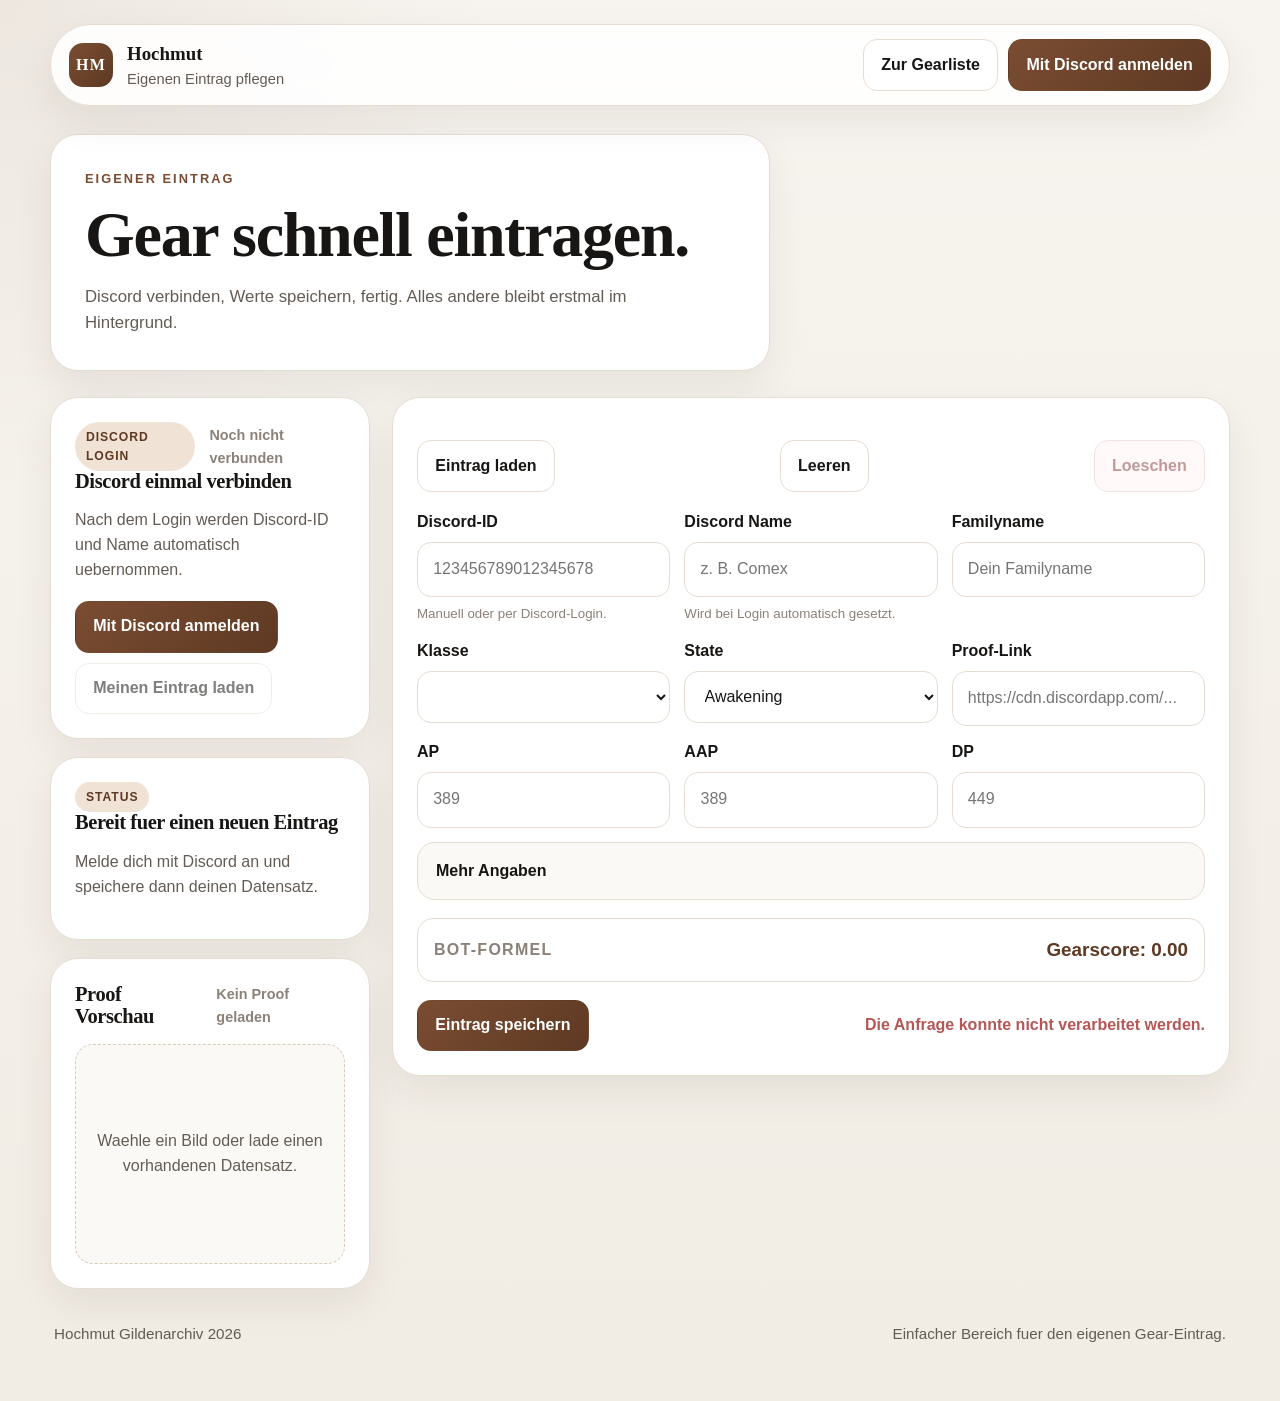
==== archiv/index.html @ 84e45ba8 "Rebuild site into clean minimal layout" ====
<!DOCTYPE html>
<html lang="de">
<head>
  <meta charset="UTF-8">
  <meta name="viewport" content="width=device-width, initial-scale=1.0">
  <meta
    name="description"
    content="Hochmut Editor fuer den eigenen Gear-Eintrag mit Discord-Login."
  >
  <title>Hochmut | Eintrag</title>
  <link rel="stylesheet" href="/styles.css">
</head>
<body class="editor-page">
  <div class="app-shell">
    <header class="site-header">
      <a class="brand" href="/" aria-label="Zur Gearliste">
        <span class="brand-mark">HM</span>
        <span class="brand-copy">
          <strong id="guild-name">Hochmut</strong>
          <span>Eigenen Eintrag pflegen</span>
        </span>
      </a>

      <div class="header-actions">
        <a class="button button-secondary" href="/">Zur Gearliste</a>
        <a class="button button-primary" id="hero-login-link" href="/auth/discord?next=%2Farchiv%23editor">Mit Discord anmelden</a>
      </div>
    </header>

    <main class="editor-main">
      <section class="editor-hero reveal">
        <p class="eyebrow">EIGENER EINTRAG</p>
        <h1>Gear schnell eintragen.</h1>
        <p class="lead">
          Discord verbinden, Werte speichern, fertig. Alles andere bleibt erstmal im Hintergrund.
        </p>
      </section>

      <section class="editor-layout-simple">
        <div class="editor-side reveal">
          <div class="editor-auth-card">
            <div class="auth-head">
              <span class="status-pill">Discord Login</span>
              <span class="auth-status-label" id="auth-status-label">Noch nicht verbunden</span>
            </div>
            <h3>Discord einmal verbinden</h3>
            <p id="auth-description">
              Nach dem Login werden Discord-ID und Name automatisch uebernommen.
            </p>

            <div class="auth-user hidden" id="auth-user"></div>

            <div class="auth-actions">
              <a class="button button-primary" id="discord-login-link" href="/auth/discord?next=%2Farchiv%23editor">Mit Discord anmelden</a>
              <a class="button button-secondary hidden" id="discord-logout-link" href="/auth/logout?next=%2Farchiv%23editor">Abmelden</a>
              <button class="button button-secondary" id="load-my-entry" type="button" disabled>Meinen Eintrag laden</button>
            </div>
          </div>

          <div class="editor-status-card">
            <span class="status-pill">Status</span>
            <h3 id="editor-mode-title">Bereit fuer einen neuen Eintrag</h3>
            <p id="editor-mode-text">
              Melde dich mit Discord an und speichere dann deinen Datensatz.
            </p>
          </div>

          <div class="proof-preview-card" id="proof-preview-card">
            <div class="proof-preview-head">
              <h3>Proof Vorschau</h3>
              <span id="proof-preview-label">Kein Proof geladen</span>
            </div>
            <div class="proof-preview-body" id="proof-preview-body">
              <p>Wenn du einen Proof-Link setzt, erscheint er hier.</p>
            </div>
          </div>
        </div>

        <form class="editor-form reveal" id="gear-form">
          <div class="form-actions top-actions">
            <button class="button button-secondary" id="load-entry" type="button">Eintrag laden</button>
            <button class="button button-secondary" id="reset-form" type="button">Leeren</button>
            <button class="button button-danger" id="delete-entry" type="button" disabled>Loeschen</button>
          </div>

          <div class="form-grid">
            <label>
              <span>Discord-ID</span>
              <input id="discord-id" name="discord_id" type="text" inputmode="numeric" placeholder="123456789012345678" required>
              <small id="discord-id-help">Manuell oder per Discord-Login.</small>
            </label>

            <label>
              <span>Discord Name</span>
              <input id="discord-name" name="discord_name" type="text" placeholder="z. B. Comex">
              <small id="discord-name-help">Wird bei Login automatisch gesetzt.</small>
            </label>

            <label>
              <span>Familyname</span>
              <input id="familyname" name="familyname" type="text" placeholder="Dein Familyname">
            </label>

            <label>
              <span>Klasse</span>
              <select id="player-class" name="player_class" required></select>
            </label>

            <label>
              <span>State</span>
              <select id="state" name="state" required>
                <option value="Awakening">Awakening</option>
                <option value="Succession">Succession</option>
              </select>
            </label>

            <label>
              <span>Proof-Link</span>
              <input id="proof-link" name="proof_link" type="url" placeholder="https://cdn.discordapp.com/...">
            </label>

            <label>
              <span>AP</span>
              <input id="ap" name="ap" type="number" min="0" step="1" placeholder="389" required>
            </label>

            <label>
              <span>AAP</span>
              <input id="aap" name="aap" type="number" min="0" step="1" placeholder="389" required>
            </label>

            <label>
              <span>DP</span>
              <input id="dp" name="dp" type="number" min="0" step="1" placeholder="449" required>
            </label>

            <details class="optional-panel full-width">
              <summary>Mehr Angaben</summary>
              <div class="optional-panel-body">
                <div class="form-grid nested-grid">
                  <label class="full-width">
                    <span>Discord-Profil oder Invite-Link</span>
                    <input id="discord-link" name="discord_link" type="url" placeholder="https://discord.gg/... oder Profil-Link">
                  </label>

                  <label>
                    <span>Charaktername</span>
                    <input id="character-name" name="character_name" type="text" placeholder="z. B. Kali_CX">
                  </label>

                  <label>
                    <span>Stufe</span>
                    <input id="character-level" name="character_level" type="number" min="1" step="1" placeholder="66">
                  </label>

                  <label>
                    <span>Spielzeit</span>
                    <input id="player-time" name="player_time" type="text" placeholder="z. B. 610D 2H">
                  </label>

                  <label>
                    <span>Aktivitaet</span>
                    <input id="guild-activity" name="guild_activity" type="text" placeholder="z. B. 3011596 (+840)">
                  </label>

                  <label>
                    <span>Energie</span>
                    <input id="energy-points" name="energy_points" type="text" placeholder="z. B. 518">
                  </label>

                  <label>
                    <span>Beitragspunkte</span>
                    <input id="contribution-points" name="contribution_points" type="text" placeholder="z. B. 469">
                  </label>

                  <div class="form-section-head full-width">
                    <div class="form-section-copy">
                      <span class="status-pill">Life Skills</span>
                      <p>Optional fuer dein Profil.</p>
                    </div>
                  </div>

                  <div class="life-skill-editor full-width">
                    <div class="life-skill-editor-grid">
                      <label>
                        <span>Skill 1</span>
                        <input id="life-skill-1-name" name="life_skill_1_name" type="text" placeholder="Fischfang">
                      </label>
                      <label>
                        <span>Rang</span>
                        <input id="life-skill-1-rank" name="life_skill_1_rank" type="text" placeholder="Guru 24">
                      </label>
                      <label>
                        <span>Mastery</span>
                        <input id="life-skill-1-mastery" name="life_skill_1_mastery" type="number" min="0" step="1" placeholder="670">
                      </label>

                      <label>
                        <span>Skill 2</span>
                        <input id="life-skill-2-name" name="life_skill_2_name" type="text" placeholder="Kochen">
                      </label>
                      <label>
                        <span>Rang</span>
                        <input id="life-skill-2-rank" name="life_skill_2_rank" type="text" placeholder="Guru 29">
                      </label>
                      <label>
                        <span>Mastery</span>
                        <input id="life-skill-2-mastery" name="life_skill_2_mastery" type="number" min="0" step="1" placeholder="695">
                      </label>

                      <label>
                        <span>Skill 3</span>
                        <input id="life-skill-3-name" name="life_skill_3_name" type="text" placeholder="Verarbeiten">
                      </label>
                      <label>
                        <span>Rang</span>
                        <input id="life-skill-3-rank" name="life_skill_3_rank" type="text" placeholder="Guru 12">
                      </label>
                      <label>
                        <span>Mastery</span>
                        <input id="life-skill-3-mastery" name="life_skill_3_mastery" type="number" min="0" step="1" placeholder="610">
                      </label>
                    </div>
                  </div>

                  <label class="full-width upload-shell">
                    <span>Proof Upload</span>
                    <input id="proof-file" name="proof_file" type="file" accept="image/png,image/jpeg,image/webp,image/gif" disabled>
                    <small>In der Cloud-Version bitte nur den Proof-Link nutzen.</small>
                  </label>

                  <div class="full-width scan-shell">
                    <div class="scan-shell-copy">
                      <strong>Foto-Scan</strong>
                      <span>Bleibt in der lokalen Python-Version.</span>
                    </div>
                    <button class="button button-secondary" id="scan-proof" type="button" disabled>Foto-Scan spaeter</button>
                  </div>

                  <div class="full-width scan-result-card hidden" id="scan-result-card">
                    <div class="scan-result-head">
                      <div>
                        <span class="status-pill">Foto-Analyse</span>
                        <h3 id="scan-result-title">Noch kein Foto gelesen</h3>
                      </div>
                      <span class="scan-confidence" id="scan-confidence">-</span>
                    </div>
                    <p class="scan-result-copy" id="scan-result-copy">
                      Lade einen Screenshot hoch und lies die Werte direkt ins Formular ein.
                    </p>
                    <div class="scan-stat-row" id="scan-stat-row"></div>
                    <p class="scan-meta" id="scan-meta"></p>
                    <p class="scan-warning hidden" id="scan-warning"></p>
                  </div>

                  <label class="full-width checkbox-row">
                    <input id="clear-proof" name="clear_proof" type="checkbox" value="true">
                    <span>Vorhandenen Proof beim Speichern entfernen</span>
                  </label>

                  <label class="full-width">
                    <span>Notizen</span>
                    <textarea id="notes" name="notes" rows="5" placeholder="Optional: Build, Zielwerte oder kurze Hinweise"></textarea>
                  </label>
                </div>
              </div>
            </details>
          </div>

          <div class="calculation-box">
            <span>Bot-Formel</span>
            <strong id="live-gearscore">Gearscore: 0</strong>
          </div>

          <div class="form-actions">
            <button class="button button-primary" id="save-entry" type="submit">Eintrag speichern</button>
            <p class="form-feedback" id="form-feedback">Noch nichts gespeichert.</p>
          </div>
        </form>
      </section>
    </main>

    <footer class="site-footer">
      <p><span id="footer-guild-name">Hochmut</span> Gildenarchiv <span id="current-year"></span></p>
      <p>Einfacher Bereich fuer den eigenen Gear-Eintrag.</p>
    </footer>
  </div>

  <script src="/script.js"></script>
</body>
</html>
---- styles.css ----
:root {
  --bg: #f4f1eb;
  --panel: #ffffff;
  --panel-soft: #fbf9f5;
  --panel-muted: #f0ebe3;
  --line: #e6ddd2;
  --line-strong: #d7cbbb;
  --text: #181614;
  --text-soft: #635c55;
  --text-faint: #8b8177;
  --accent: #7a4d32;
  --accent-strong: #5e3923;
  --accent-soft: #f0e2d4;
  --success: #2f7a57;
  --danger: #b55757;
  --shadow: 0 16px 40px rgba(36, 28, 20, 0.07);
  --radius-xl: 28px;
  --radius-lg: 20px;
  --radius-md: 16px;
  --radius-sm: 12px;
  --page-width: 1180px;
}

*,
*::before,
*::after {
  box-sizing: border-box;
}

html {
  scroll-behavior: smooth;
}

body {
  margin: 0;
  min-height: 100vh;
  background:
    radial-gradient(circle at top left, rgba(122, 77, 50, 0.08), transparent 26%),
    linear-gradient(180deg, #f7f4ef 0%, #f1ece4 100%);
  color: var(--text);
  font-family: "Aptos", "Segoe UI", "Helvetica Neue", sans-serif;
  line-height: 1.55;
}

img {
  display: block;
  max-width: 100%;
}

a {
  color: inherit;
  text-decoration: none;
}

button,
input,
select,
textarea {
  font: inherit;
}

button {
  cursor: pointer;
}

code {
  padding: 0.1rem 0.4rem;
  border-radius: 999px;
  background: #f1e8de;
  color: var(--accent-strong);
}

.app-shell {
  width: min(calc(100% - 32px), var(--page-width));
  margin: 0 auto;
  padding: 24px 0 40px;
}

.site-header {
  position: sticky;
  top: 16px;
  z-index: 20;
  display: flex;
  align-items: center;
  justify-content: space-between;
  gap: 16px;
  padding: 14px 18px;
  border: 1px solid var(--line);
  border-radius: 999px;
  background: rgba(255, 255, 255, 0.88);
  backdrop-filter: blur(14px);
  box-shadow: var(--shadow);
}

.brand {
  display: inline-flex;
  align-items: center;
  gap: 14px;
  min-width: 0;
}

.brand-mark {
  display: grid;
  place-items: center;
  width: 44px;
  height: 44px;
  border-radius: 14px;
  background: linear-gradient(135deg, var(--accent), var(--accent-strong));
  color: #fff;
  font-family: Georgia, "Times New Roman", serif;
  font-weight: 700;
  letter-spacing: 0.08em;
}

.brand-copy {
  display: flex;
  flex-direction: column;
  min-width: 0;
}

.brand-copy strong {
  font-family: Georgia, "Times New Roman", serif;
  font-size: 1.18rem;
}

.brand-copy span:last-child {
  color: var(--text-soft);
  font-size: 0.92rem;
}

.header-actions {
  display: flex;
  align-items: center;
  gap: 10px;
}

.overview-main,
.editor-main {
  display: flex;
  flex-direction: column;
  gap: 26px;
  margin-top: 28px;
}

.overview-hero,
.editor-hero,
.leaderboard-panel,
.editor-auth-card,
.editor-status-card,
.proof-preview-card,
.editor-form {
  border: 1px solid var(--line);
  border-radius: var(--radius-xl);
  background: var(--panel);
  box-shadow: var(--shadow);
}

.overview-hero,
.editor-hero {
  padding: 34px;
}

.overview-hero-copy,
.editor-hero {
  max-width: 720px;
}

.eyebrow {
  margin: 0 0 12px;
  color: var(--accent);
  font-size: 0.8rem;
  font-weight: 800;
  letter-spacing: 0.16em;
  text-transform: uppercase;
}

h1,
h2,
h3 {
  margin: 0;
  font-family: Georgia, "Times New Roman", serif;
  line-height: 1.05;
  letter-spacing: -0.02em;
}

h1 {
  font-size: clamp(2.4rem, 5vw, 4.1rem);
}

h2 {
  font-size: clamp(1.6rem, 3vw, 2.4rem);
}

h3 {
  font-size: 1.28rem;
}

.lead,
.section-intro,
.editor-auth-card p,
.editor-status-card p,
.proof-preview-body p,
.form-feedback,
.scan-result-copy,
.scan-meta,
.scan-warning {
  color: var(--text-soft);
}

.lead {
  margin: 16px 0 0;
  max-width: 60ch;
  font-size: 1.05rem;
}

.overview-status-strip {
  display: grid;
  grid-template-columns: repeat(4, minmax(0, 1fr));
  gap: 12px;
  margin-top: 28px;
}

.status-tile {
  padding: 16px 18px;
  border: 1px solid var(--line);
  border-radius: var(--radius-lg);
  background: var(--panel-soft);
}

.status-tile span {
  display: block;
  color: var(--text-faint);
  font-size: 0.78rem;
  font-weight: 800;
  letter-spacing: 0.08em;
  text-transform: uppercase;
}

.status-tile strong {
  display: block;
  margin-top: 8px;
  font-size: 1.2rem;
}

.leaderboard-panel {
  padding: 26px;
}

.leaderboard-panel-head {
  display: flex;
  align-items: end;
  justify-content: space-between;
  gap: 18px;
  margin-bottom: 18px;
}

.leaderboard-panel-meta {
  display: flex;
  flex-wrap: wrap;
  gap: 10px;
  justify-content: flex-end;
  color: var(--text-soft);
  font-size: 0.94rem;
}

.overview-table-head,
.overview-table-row {
  display: grid;
  grid-template-columns: 74px minmax(220px, 1.3fr) 120px 150px 100px 100px 96px;
  gap: 12px;
  align-items: center;
}

.overview-table-head {
  padding: 0 14px 12px;
  color: var(--text-faint);
  font-size: 0.76rem;
  font-weight: 800;
  letter-spacing: 0.08em;
  text-transform: uppercase;
}

.overview-table {
  display: grid;
  gap: 10px;
}

.overview-table-row {
  padding: 14px;
  border: 1px solid var(--line);
  border-radius: 18px;
  background: var(--panel-soft);
}

.empty-row {
  grid-template-columns: 1fr;
}

.empty-row-copy {
  color: var(--text-soft);
  text-align: center;
}

.table-rank,
.table-pill {
  display: inline-flex;
  align-items: center;
  justify-content: center;
  min-height: 42px;
  padding: 0.55rem 0.8rem;
  border-radius: 14px;
  font-weight: 800;
}

.table-rank {
  background: var(--accent-soft);
  color: var(--accent-strong);
}

.table-pill {
  border: 1px solid var(--line);
  background: #fff;
  color: var(--accent-strong);
}

.table-pill.is-muted {
  color: var(--text-faint);
}

.overview-player {
  display: flex;
  align-items: center;
  gap: 12px;
  min-width: 0;
}

.overview-player-portrait,
.overview-player-portrait-fallback,
.auth-avatar,
.auth-avatar-fallback {
  width: 48px;
  height: 48px;
  border-radius: 14px;
  object-fit: cover;
  border: 1px solid var(--line);
  background: #efe7dc;
}

.overview-player-portrait-fallback,
.auth-avatar-fallback {
  display: grid;
  place-items: center;
  color: var(--accent-strong);
  font-family: Georgia, "Times New Roman", serif;
  font-weight: 700;
}

.overview-player-copy {
  min-width: 0;
}

.overview-player-copy strong,
.overview-player-copy span {
  display: block;
}

.overview-player-copy span,
.table-cell {
  color: var(--text-soft);
}

.table-gs {
  font-size: 1.1rem;
}

.button {
  display: inline-flex;
  align-items: center;
  justify-content: center;
  min-height: 46px;
  padding: 0.78rem 1.08rem;
  border: 1px solid transparent;
  border-radius: 14px;
  font-weight: 800;
  transition: transform 160ms ease, background 160ms ease, border-color 160ms ease;
}

.button:hover,
.button:focus-visible {
  transform: translateY(-1px);
}

.button-primary {
  background: linear-gradient(135deg, var(--accent), var(--accent-strong));
  color: #fff;
}

.button-secondary {
  border-color: var(--line);
  background: #fff;
  color: var(--text);
}

.button-danger {
  border-color: #e8caca;
  background: #fff5f5;
  color: #8f4747;
}

.button:disabled {
  opacity: 0.55;
  cursor: not-allowed;
  transform: none;
}

.editor-layout-simple {
  display: grid;
  grid-template-columns: 320px minmax(0, 1fr);
  gap: 22px;
  align-items: start;
}

.editor-side {
  display: grid;
  gap: 18px;
}

.editor-auth-card,
.editor-status-card,
.proof-preview-card,
.editor-form {
  padding: 24px;
}

.auth-head,
.proof-preview-head,
.scan-result-head {
  display: flex;
  align-items: center;
  justify-content: space-between;
  gap: 14px;
}

.status-pill {
  display: inline-flex;
  align-items: center;
  padding: 0.35rem 0.68rem;
  border-radius: 999px;
  background: var(--accent-soft);
  color: var(--accent-strong);
  font-size: 0.76rem;
  font-weight: 800;
  letter-spacing: 0.08em;
  text-transform: uppercase;
}

.auth-status-label,
.proof-preview-head span:last-child,
.scan-confidence {
  color: var(--text-faint);
  font-size: 0.9rem;
  font-weight: 700;
}

.auth-user {
  display: grid;
  grid-template-columns: auto minmax(0, 1fr);
  gap: 12px;
  align-items: center;
  margin-top: 18px;
  padding: 14px;
  border: 1px solid var(--line);
  border-radius: 16px;
  background: var(--panel-soft);
}

.auth-user-copy strong,
.auth-user-copy span {
  display: block;
}

.auth-user-copy span {
  color: var(--text-soft);
  font-size: 0.92rem;
}

.auth-actions,
.form-actions {
  display: flex;
  flex-wrap: wrap;
  gap: 10px;
}

.auth-actions {
  margin-top: 18px;
}

.proof-preview-body {
  display: grid;
  place-items: center;
  min-height: 220px;
  margin-top: 16px;
  padding: 16px;
  border: 1px dashed var(--line-strong);
  border-radius: 18px;
  background: var(--panel-soft);
  text-align: center;
}

.preview-stack {
  display: grid;
  gap: 12px;
  width: 100%;
}

.preview-stack img {
  width: 100%;
  max-height: 340px;
  object-fit: contain;
  border-radius: 14px;
}

.preview-stack a {
  color: var(--accent-strong);
  font-weight: 800;
}

.top-actions {
  margin-bottom: 18px;
}

.form-grid {
  display: grid;
  grid-template-columns: repeat(3, minmax(0, 1fr));
  gap: 14px;
}

.form-grid label {
  display: flex;
  flex-direction: column;
  gap: 7px;
}

.form-grid label > span:first-child {
  font-weight: 700;
}

.form-grid small {
  color: var(--text-faint);
}

.form-grid input,
.form-grid select,
.form-grid textarea {
  width: 100%;
  min-height: 52px;
  padding: 0.9rem 0.95rem;
  border: 1px solid var(--line);
  border-radius: 14px;
  background: #fff;
  color: var(--text);
}

.form-grid textarea {
  min-height: 140px;
  resize: vertical;
}

.form-grid input:focus,
.form-grid select:focus,
.form-grid textarea:focus {
  outline: none;
  border-color: #c8b39c;
  box-shadow: 0 0 0 4px rgba(122, 77, 50, 0.08);
}

.locked-field input {
  background: #f2ede7;
}

.full-width {
  grid-column: 1 / -1;
}

.optional-panel {
  border: 1px solid var(--line);
  border-radius: 18px;
  background: var(--panel-soft);
}

.optional-panel summary {
  padding: 16px 18px;
  cursor: pointer;
  font-weight: 800;
  list-style: none;
}

.optional-panel summary::-webkit-details-marker {
  display: none;
}

.optional-panel-body {
  padding: 0 18px 18px;
}

.nested-grid {
  padding-top: 6px;
}

.form-section-head,
.upload-shell,
.scan-shell,
.scan-result-card,
.calculation-box {
  padding: 16px;
  border: 1px solid var(--line);
  border-radius: 16px;
  background: #fff;
}

.form-section-copy {
  display: flex;
  flex-direction: column;
  gap: 8px;
}

.form-section-copy p {
  margin: 0;
  color: var(--text-soft);
}

.life-skill-editor-grid {
  display: grid;
  grid-template-columns: repeat(3, minmax(0, 1fr));
  gap: 14px;
}

.scan-shell {
  display: flex;
  align-items: center;
  justify-content: space-between;
  gap: 14px;
}

.scan-shell-copy {
  display: flex;
  flex-direction: column;
  gap: 4px;
}

.scan-shell-copy span {
  color: var(--text-soft);
}

.scan-result-copy,
.scan-meta,
.scan-warning {
  margin: 12px 0 0;
}

.scan-stat-row {
  display: flex;
  flex-wrap: wrap;
  gap: 10px;
  margin-top: 14px;
}

.scan-stat-chip {
  min-width: 110px;
  padding: 10px 12px;
  border: 1px solid var(--line);
  border-radius: 14px;
  background: var(--panel-soft);
}

.scan-stat-chip span {
  display: block;
  color: var(--text-faint);
  font-size: 0.74rem;
  font-weight: 800;
  letter-spacing: 0.08em;
  text-transform: uppercase;
}

.scan-stat-chip strong {
  display: block;
  margin-top: 5px;
}

.checkbox-row {
  flex-direction: row;
  align-items: center;
  gap: 10px;
}

.checkbox-row input {
  width: 18px;
  min-height: 18px;
  margin: 0;
}

.calculation-box {
  display: flex;
  align-items: center;
  justify-content: space-between;
  gap: 16px;
  margin-top: 18px;
}

.calculation-box span {
  color: var(--text-faint);
  font-weight: 800;
  letter-spacing: 0.08em;
  text-transform: uppercase;
}

.calculation-box strong {
  color: var(--accent-strong);
  font-size: 1.18rem;
}

.form-actions {
  align-items: center;
  justify-content: space-between;
  margin-top: 18px;
}

.form-feedback {
  margin: 0;
  font-weight: 700;
}

.form-feedback.success {
  color: var(--success);
}

.form-feedback.error {
  color: var(--danger);
}

.site-footer {
  display: flex;
  justify-content: space-between;
  gap: 16px;
  flex-wrap: wrap;
  margin-top: 18px;
  padding: 0 4px;
  color: var(--text-soft);
  font-size: 0.95rem;
}

.hidden {
  display: none !important;
}

.reveal {
  opacity: 0;
  transform: translateY(18px);
  transition: opacity 400ms ease, transform 400ms ease;
}

.reveal.is-visible {
  opacity: 1;
  transform: translateY(0);
}

@media (max-width: 1020px) {
  .editor-layout-simple,
  .form-grid,
  .life-skill-editor-grid {
    grid-template-columns: 1fr;
  }

  .overview-status-strip {
    grid-template-columns: repeat(2, minmax(0, 1fr));
  }

  .overview-table-head {
    display: none;
  }

  .overview-table-row {
    grid-template-columns: auto minmax(0, 1fr) auto;
  }

  .overview-table-row > :nth-child(3),
  .overview-table-row > :nth-child(4),
  .overview-table-row > :nth-child(5) {
    display: none;
  }
}

@media (max-width: 760px) {
  .app-shell {
    width: min(calc(100% - 20px), var(--page-width));
    padding-top: 16px;
  }

  .site-header {
    position: static;
    border-radius: 24px;
    flex-direction: column;
    align-items: stretch;
  }

  .header-actions,
  .auth-actions,
  .form-actions {
    flex-direction: column;
    align-items: stretch;
  }

  .button {
    width: 100%;
  }

  .overview-hero,
  .editor-hero,
  .leaderboard-panel,
  .editor-auth-card,
  .editor-status-card,
  .proof-preview-card,
  .editor-form {
    padding: 22px;
    border-radius: 22px;
  }

  .overview-status-strip {
    grid-template-columns: 1fr;
  }

  .leaderboard-panel-head,
  .scan-shell,
  .calculation-box {
    flex-direction: column;
    align-items: stretch;
  }

  .leaderboard-panel-meta {
    justify-content: flex-start;
  }

  .overview-table-row {
    grid-template-columns: auto minmax(0, 1fr);
  }

  .overview-table-row > :nth-child(6),
  .overview-table-row > :nth-child(7) {
    justify-self: start;
  }
}
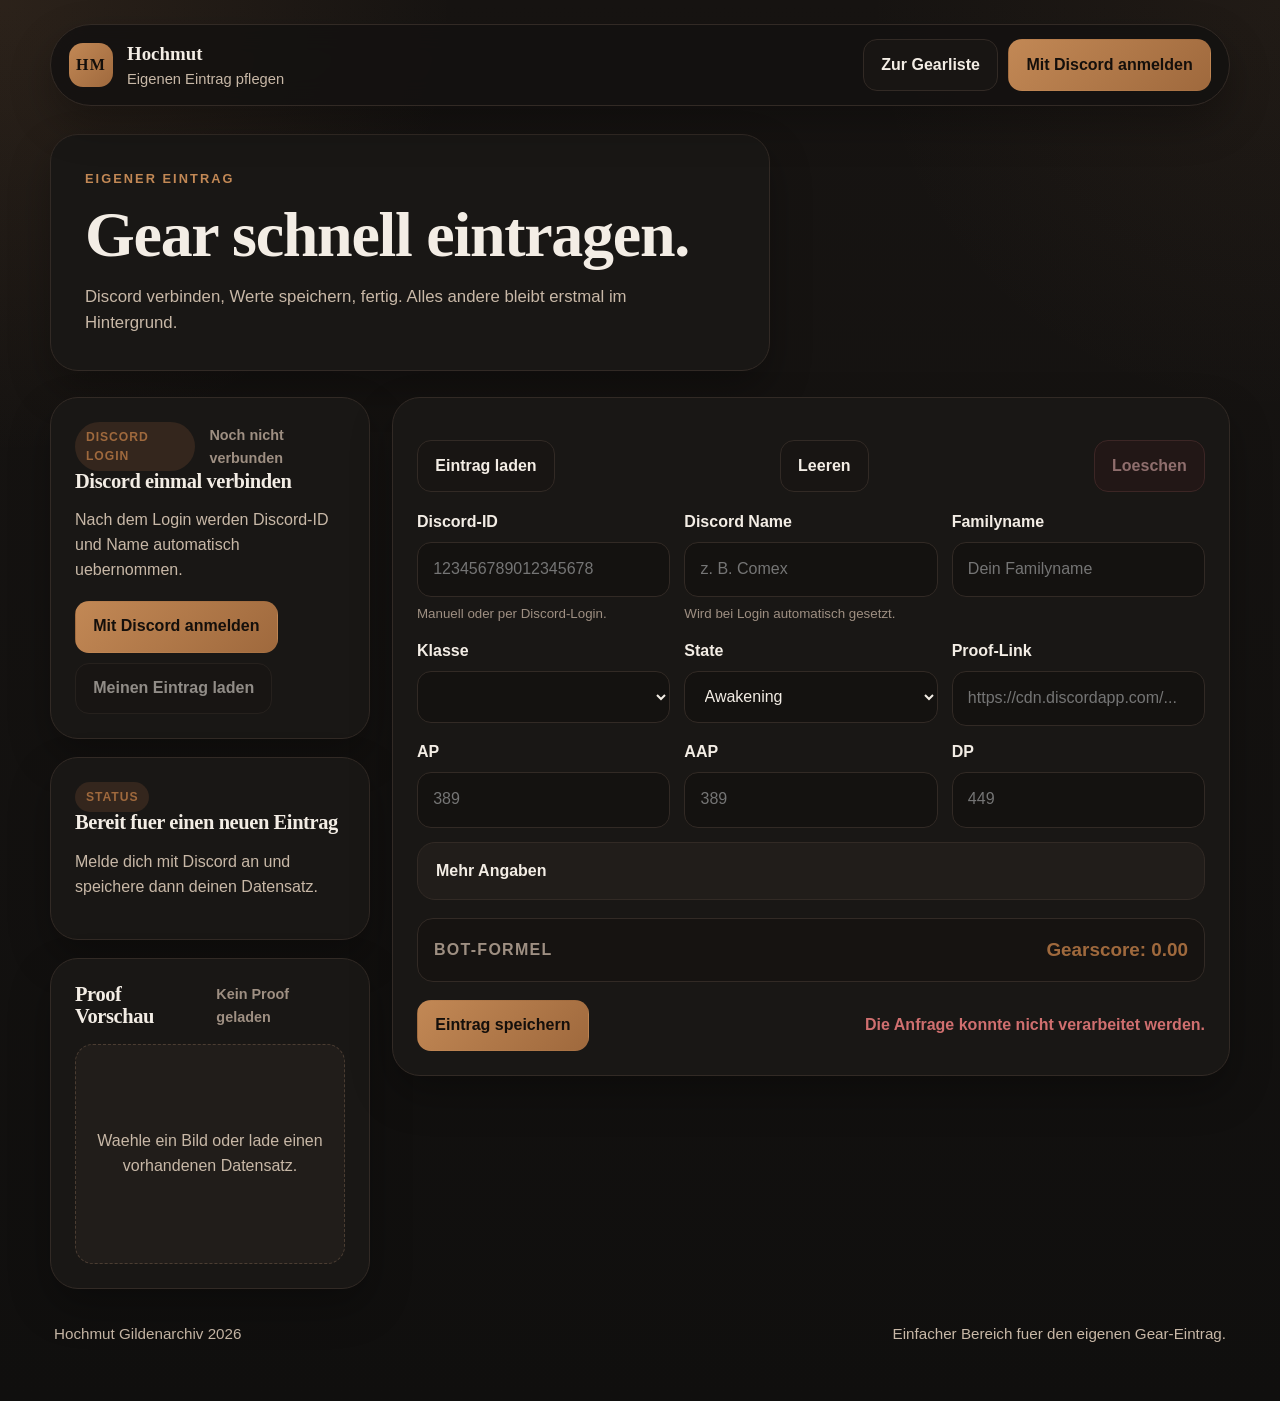
==== commit cd19a3c4: "Add drag and drop proof upload" ====
--- a/archiv/index.html
+++ b/archiv/index.html
@@ -71,7 +71,7 @@
               <span id="proof-preview-label">Kein Proof geladen</span>
             </div>
             <div class="proof-preview-body" id="proof-preview-body">
-              <p>Wenn du einen Proof-Link setzt, erscheint er hier.</p>
+              <p>Zieh ein Bild hinein oder setze einen Proof-Link. Dann erscheint es hier.</p>
             </div>
           </div>
         </div>
@@ -223,11 +223,27 @@
                     </div>
                   </div>
 
-                  <label class="full-width upload-shell">
-                    <span>Proof Upload</span>
-                    <input id="proof-file" name="proof_file" type="file" accept="image/png,image/jpeg,image/webp,image/gif" disabled>
-                    <small>In der Cloud-Version bitte nur den Proof-Link nutzen.</small>
-                  </label>
+                  <div class="full-width upload-shell">
+                    <div class="upload-shell-head">
+                      <strong>Proof Foto</strong>
+                      <span id="proof-drop-status">Noch kein Bild ausgewaehlt</span>
+                    </div>
+                    <input
+                      id="proof-file"
+                      name="proof_file"
+                      type="file"
+                      accept="image/png,image/jpeg,image/webp"
+                      class="visually-hidden"
+                    >
+                    <input id="proof-data-url" name="proof_data_url" type="hidden">
+                    <button class="proof-dropzone" id="proof-dropzone" type="button">
+                      <strong>Bild hier hineinziehen</strong>
+                      <span>oder klicken und deinen Screenshot auswaehlen</span>
+                    </button>
+                    <small id="proof-upload-help">
+                      PNG, JPG oder WEBP. Alternativ kannst du weiter einen Proof-Link nutzen.
+                    </small>
+                  </div>
 
                   <div class="full-width scan-shell">
                     <div class="scan-shell-copy">
--- a/styles.css
+++ b/styles.css
@@ -1,19 +1,19 @@
 :root {
-  --bg: #f4f1eb;
-  --panel: #ffffff;
-  --panel-soft: #fbf9f5;
-  --panel-muted: #f0ebe3;
-  --line: #e6ddd2;
-  --line-strong: #d7cbbb;
-  --text: #181614;
-  --text-soft: #635c55;
-  --text-faint: #8b8177;
-  --accent: #7a4d32;
-  --accent-strong: #5e3923;
-  --accent-soft: #f0e2d4;
-  --success: #2f7a57;
-  --danger: #b55757;
-  --shadow: 0 16px 40px rgba(36, 28, 20, 0.07);
+  --bg: #11100f;
+  --panel: #191715;
+  --panel-soft: #211d1a;
+  --panel-muted: #2a2521;
+  --line: #322a25;
+  --line-strong: #4b3d32;
+  --text: #f3ede5;
+  --text-soft: #c8b8a7;
+  --text-faint: #9e8f82;
+  --accent: #c28855;
+  --accent-strong: #9f693d;
+  --accent-soft: #34261d;
+  --success: #56b885;
+  --danger: #d06f6f;
+  --shadow: 0 18px 42px rgba(0, 0, 0, 0.28);
   --radius-xl: 28px;
   --radius-lg: 20px;
   --radius-md: 16px;
@@ -35,8 +35,9 @@
   margin: 0;
   min-height: 100vh;
   background:
-    radial-gradient(circle at top left, rgba(122, 77, 50, 0.08), transparent 26%),
-    linear-gradient(180deg, #f7f4ef 0%, #f1ece4 100%);
+    radial-gradient(circle at top left, rgba(194, 136, 85, 0.12), transparent 24%),
+    radial-gradient(circle at top right, rgba(194, 136, 85, 0.06), transparent 22%),
+    linear-gradient(180deg, #171412 0%, #100f0e 100%);
   color: var(--text);
   font-family: "Aptos", "Segoe UI", "Helvetica Neue", sans-serif;
   line-height: 1.55;
@@ -66,8 +67,8 @@
 code {
   padding: 0.1rem 0.4rem;
   border-radius: 999px;
-  background: #f1e8de;
-  color: var(--accent-strong);
+  background: #2a211b;
+  color: #efc79f;
 }
 
 .app-shell {
@@ -87,7 +88,7 @@
   padding: 14px 18px;
   border: 1px solid var(--line);
   border-radius: 999px;
-  background: rgba(255, 255, 255, 0.88);
+  background: rgba(20, 18, 17, 0.88);
   backdrop-filter: blur(14px);
   box-shadow: var(--shadow);
 }
@@ -106,7 +107,7 @@
   height: 44px;
   border-radius: 14px;
   background: linear-gradient(135deg, var(--accent), var(--accent-strong));
-  color: #fff;
+  color: #140f0b;
   font-family: Georgia, "Times New Roman", serif;
   font-weight: 700;
   letter-spacing: 0.08em;
@@ -319,8 +320,8 @@
 
 .table-pill {
   border: 1px solid var(--line);
-  background: #fff;
-  color: var(--accent-strong);
+  background: #181513;
+  color: #efc79f;
 }
 
 .table-pill.is-muted {
@@ -343,7 +344,7 @@
   border-radius: 14px;
   object-fit: cover;
   border: 1px solid var(--line);
-  background: #efe7dc;
+  background: #2b241f;
 }
 
 .overview-player-portrait-fallback,
@@ -392,19 +393,19 @@
 
 .button-primary {
   background: linear-gradient(135deg, var(--accent), var(--accent-strong));
-  color: #fff;
+  color: #140f0b;
 }
 
 .button-secondary {
   border-color: var(--line);
-  background: #fff;
+  background: #181513;
   color: var(--text);
 }
 
 .button-danger {
-  border-color: #e8caca;
-  background: #fff5f5;
-  color: #8f4747;
+  border-color: #5a3333;
+  background: #2a1717;
+  color: #f0b6b6;
 }
 
 .button:disabled {
@@ -557,7 +558,7 @@
   padding: 0.9rem 0.95rem;
   border: 1px solid var(--line);
   border-radius: 14px;
-  background: #fff;
+  background: #141210;
   color: var(--text);
 }
 
@@ -570,12 +571,12 @@
 .form-grid select:focus,
 .form-grid textarea:focus {
   outline: none;
-  border-color: #c8b39c;
-  box-shadow: 0 0 0 4px rgba(122, 77, 50, 0.08);
+  border-color: #7f5a3a;
+  box-shadow: 0 0 0 4px rgba(194, 136, 85, 0.12);
 }
 
 .locked-field input {
-  background: #f2ede7;
+  background: #221d19;
 }
 
 .full-width {
@@ -615,7 +616,83 @@
   padding: 16px;
   border: 1px solid var(--line);
   border-radius: 16px;
-  background: #fff;
+  background: #161311;
+}
+
+.visually-hidden {
+  position: absolute !important;
+  width: 1px;
+  height: 1px;
+  padding: 0;
+  margin: -1px;
+  overflow: hidden;
+  clip: rect(0, 0, 0, 0);
+  white-space: nowrap;
+  border: 0;
+}
+
+.upload-shell {
+  display: grid;
+  gap: 12px;
+}
+
+.upload-shell-head {
+  display: flex;
+  align-items: center;
+  justify-content: space-between;
+  gap: 12px;
+}
+
+.upload-shell-head strong {
+  font-size: 1rem;
+}
+
+.upload-shell-head span {
+  color: var(--text-soft);
+  font-size: 0.92rem;
+  font-weight: 700;
+}
+
+.proof-dropzone {
+  display: grid;
+  gap: 8px;
+  width: 100%;
+  min-height: 132px;
+  padding: 20px;
+  border: 1px dashed var(--line-strong);
+  border-radius: 16px;
+  background: linear-gradient(180deg, rgba(194, 136, 85, 0.08), rgba(22, 19, 17, 0.96));
+  color: var(--text);
+  text-align: left;
+  transition: border-color 160ms ease, background 160ms ease, transform 160ms ease, box-shadow 160ms ease;
+}
+
+.proof-dropzone strong {
+  font-size: 1.05rem;
+}
+
+.proof-dropzone span {
+  color: var(--text-soft);
+}
+
+.proof-dropzone:hover,
+.proof-dropzone:focus-visible,
+.proof-dropzone.is-dragover {
+  border-color: var(--accent);
+  background: linear-gradient(180deg, rgba(194, 136, 85, 0.16), rgba(26, 22, 19, 0.98));
+  box-shadow: 0 0 0 4px rgba(194, 136, 85, 0.12);
+  transform: translateY(-1px);
+}
+
+.proof-dropzone.is-disabled {
+  opacity: 0.6;
+  cursor: not-allowed;
+  transform: none;
+  box-shadow: none;
+}
+
+.upload-shell small {
+  color: var(--text-faint);
 }
 
 .form-section-copy {
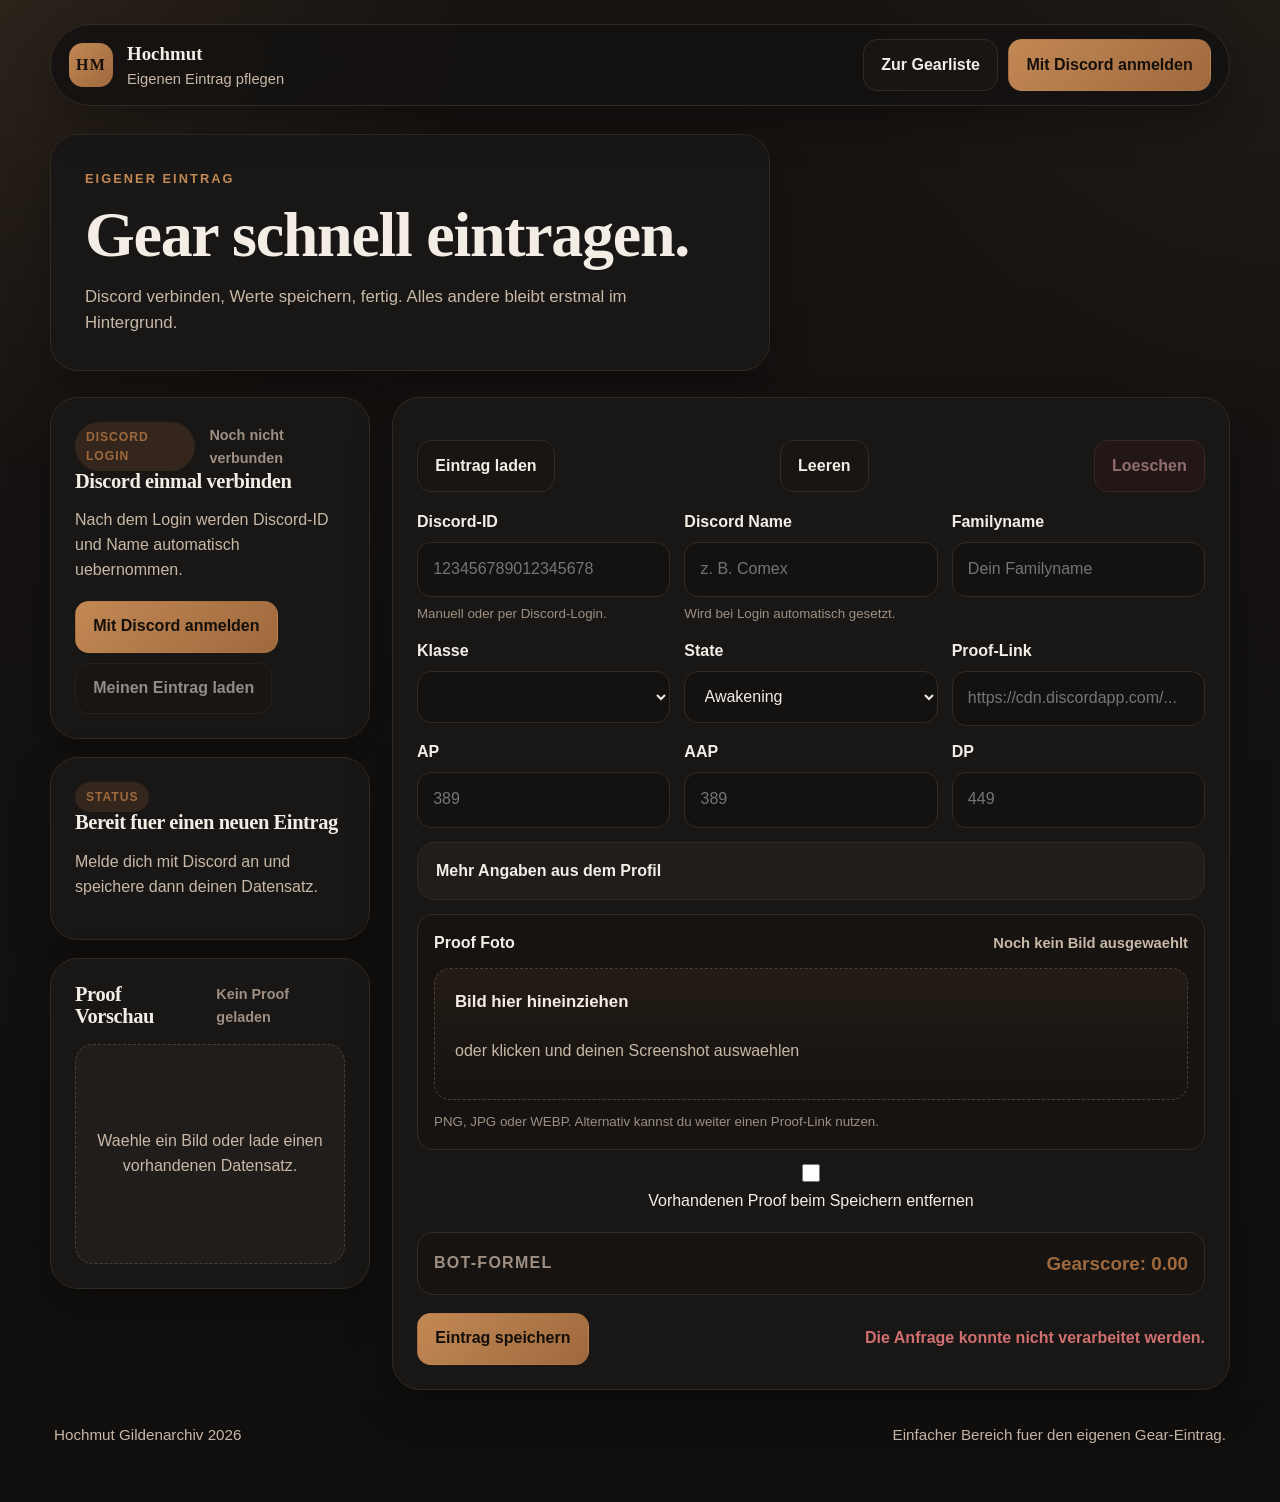
==== commit e77fed1b: "Simplify profile details section" ====
--- a/archiv/index.html
+++ b/archiv/index.html
@@ -135,22 +135,28 @@
             </label>
 
             <details class="optional-panel full-width">
-              <summary>Mehr Angaben</summary>
+              <summary>Mehr Angaben aus dem Profil</summary>
               <div class="optional-panel-body">
                 <div class="form-grid nested-grid">
-                  <label class="full-width">
-                    <span>Discord-Profil oder Invite-Link</span>
-                    <input id="discord-link" name="discord_link" type="url" placeholder="https://discord.gg/... oder Profil-Link">
-                  </label>
+                  <input id="discord-link" name="discord_link" type="hidden">
+                  <input id="guild-activity" name="guild_activity" type="hidden">
+                  <input id="notes" name="notes" type="hidden">
+
+                  <div class="form-section-head full-width">
+                    <div class="form-section-copy">
+                      <span class="status-pill">Profil</span>
+                      <p>Nur die wichtigsten Daten aus deiner Ingame-Profilansicht.</p>
+                    </div>
+                  </div>
 
                   <label>
                     <span>Charaktername</span>
-                    <input id="character-name" name="character_name" type="text" placeholder="z. B. Kali_CX">
+                    <input id="character-name" name="character_name" type="text" placeholder="z. B. Anubis_CX">
                   </label>
 
                   <label>
                     <span>Stufe</span>
-                    <input id="character-level" name="character_level" type="number" min="1" step="1" placeholder="66">
+                    <input id="character-level" name="character_level" type="number" min="1" step="1" placeholder="63">
                   </label>
 
                   <label>
@@ -159,24 +165,19 @@
                   </label>
 
                   <label>
-                    <span>Aktivitaet</span>
-                    <input id="guild-activity" name="guild_activity" type="text" placeholder="z. B. 3011596 (+840)">
-                  </label>
-
-                  <label>
                     <span>Energie</span>
-                    <input id="energy-points" name="energy_points" type="text" placeholder="z. B. 518">
+                    <input id="energy-points" name="energy_points" type="text" placeholder="z. B. 518 / 518">
                   </label>
 
                   <label>
                     <span>Beitragspunkte</span>
-                    <input id="contribution-points" name="contribution_points" type="text" placeholder="z. B. 469">
+                    <input id="contribution-points" name="contribution_points" type="text" placeholder="z. B. 6 / 469">
                   </label>
 
                   <div class="form-section-head full-width">
                     <div class="form-section-copy">
                       <span class="status-pill">Life Skills</span>
-                      <p>Optional fuer dein Profil.</p>
+                      <p>Die drei wichtigsten Skills aus deiner Profilansicht reichen erstmal.</p>
                     </div>
                   </div>
 
@@ -222,65 +223,60 @@
                       </label>
                     </div>
                   </div>
-
-                  <div class="full-width upload-shell">
-                    <div class="upload-shell-head">
-                      <strong>Proof Foto</strong>
-                      <span id="proof-drop-status">Noch kein Bild ausgewaehlt</span>
-                    </div>
-                    <input
-                      id="proof-file"
-                      name="proof_file"
-                      type="file"
-                      accept="image/png,image/jpeg,image/webp"
-                      class="visually-hidden"
-                    >
-                    <input id="proof-data-url" name="proof_data_url" type="hidden">
-                    <button class="proof-dropzone" id="proof-dropzone" type="button">
-                      <strong>Bild hier hineinziehen</strong>
-                      <span>oder klicken und deinen Screenshot auswaehlen</span>
-                    </button>
-                    <small id="proof-upload-help">
-                      PNG, JPG oder WEBP. Alternativ kannst du weiter einen Proof-Link nutzen.
-                    </small>
-                  </div>
-
-                  <div class="full-width scan-shell">
-                    <div class="scan-shell-copy">
-                      <strong>Foto-Scan</strong>
-                      <span>Bleibt in der lokalen Python-Version.</span>
-                    </div>
-                    <button class="button button-secondary" id="scan-proof" type="button" disabled>Foto-Scan spaeter</button>
-                  </div>
-
-                  <div class="full-width scan-result-card hidden" id="scan-result-card">
-                    <div class="scan-result-head">
-                      <div>
-                        <span class="status-pill">Foto-Analyse</span>
-                        <h3 id="scan-result-title">Noch kein Foto gelesen</h3>
-                      </div>
-                      <span class="scan-confidence" id="scan-confidence">-</span>
-                    </div>
-                    <p class="scan-result-copy" id="scan-result-copy">
-                      Lade einen Screenshot hoch und lies die Werte direkt ins Formular ein.
-                    </p>
-                    <div class="scan-stat-row" id="scan-stat-row"></div>
-                    <p class="scan-meta" id="scan-meta"></p>
-                    <p class="scan-warning hidden" id="scan-warning"></p>
-                  </div>
-
-                  <label class="full-width checkbox-row">
-                    <input id="clear-proof" name="clear_proof" type="checkbox" value="true">
-                    <span>Vorhandenen Proof beim Speichern entfernen</span>
-                  </label>
-
-                  <label class="full-width">
-                    <span>Notizen</span>
-                    <textarea id="notes" name="notes" rows="5" placeholder="Optional: Build, Zielwerte oder kurze Hinweise"></textarea>
-                  </label>
                 </div>
               </div>
             </details>
+
+            <div class="full-width upload-shell">
+              <div class="upload-shell-head">
+                <strong>Proof Foto</strong>
+                <span id="proof-drop-status">Noch kein Bild ausgewaehlt</span>
+              </div>
+              <input
+                id="proof-file"
+                name="proof_file"
+                type="file"
+                accept="image/png,image/jpeg,image/webp"
+                class="visually-hidden"
+              >
+              <input id="proof-data-url" name="proof_data_url" type="hidden">
+              <button class="proof-dropzone" id="proof-dropzone" type="button">
+                <strong>Bild hier hineinziehen</strong>
+                <span>oder klicken und deinen Screenshot auswaehlen</span>
+              </button>
+              <small id="proof-upload-help">
+                PNG, JPG oder WEBP. Alternativ kannst du weiter einen Proof-Link nutzen.
+              </small>
+            </div>
+
+            <label class="full-width checkbox-row">
+              <input id="clear-proof" name="clear_proof" type="checkbox" value="true">
+              <span>Vorhandenen Proof beim Speichern entfernen</span>
+            </label>
+
+            <div class="full-width scan-shell hidden" aria-hidden="true">
+              <div class="scan-shell-copy">
+                <strong>Foto-Scan</strong>
+                <span>Bleibt in der lokalen Python-Version.</span>
+              </div>
+              <button class="button button-secondary" id="scan-proof" type="button" disabled>Foto-Scan spaeter</button>
+            </div>
+
+            <div class="full-width scan-result-card hidden" id="scan-result-card">
+              <div class="scan-result-head">
+                <div>
+                  <span class="status-pill">Foto-Analyse</span>
+                  <h3 id="scan-result-title">Noch kein Foto gelesen</h3>
+                </div>
+                <span class="scan-confidence" id="scan-confidence">-</span>
+              </div>
+              <p class="scan-result-copy" id="scan-result-copy">
+                Lade einen Screenshot hoch und lies die Werte direkt ins Formular ein.
+              </p>
+              <div class="scan-stat-row" id="scan-stat-row"></div>
+              <p class="scan-meta" id="scan-meta"></p>
+              <p class="scan-warning hidden" id="scan-warning"></p>
+            </div>
           </div>
 
           <div class="calculation-box">
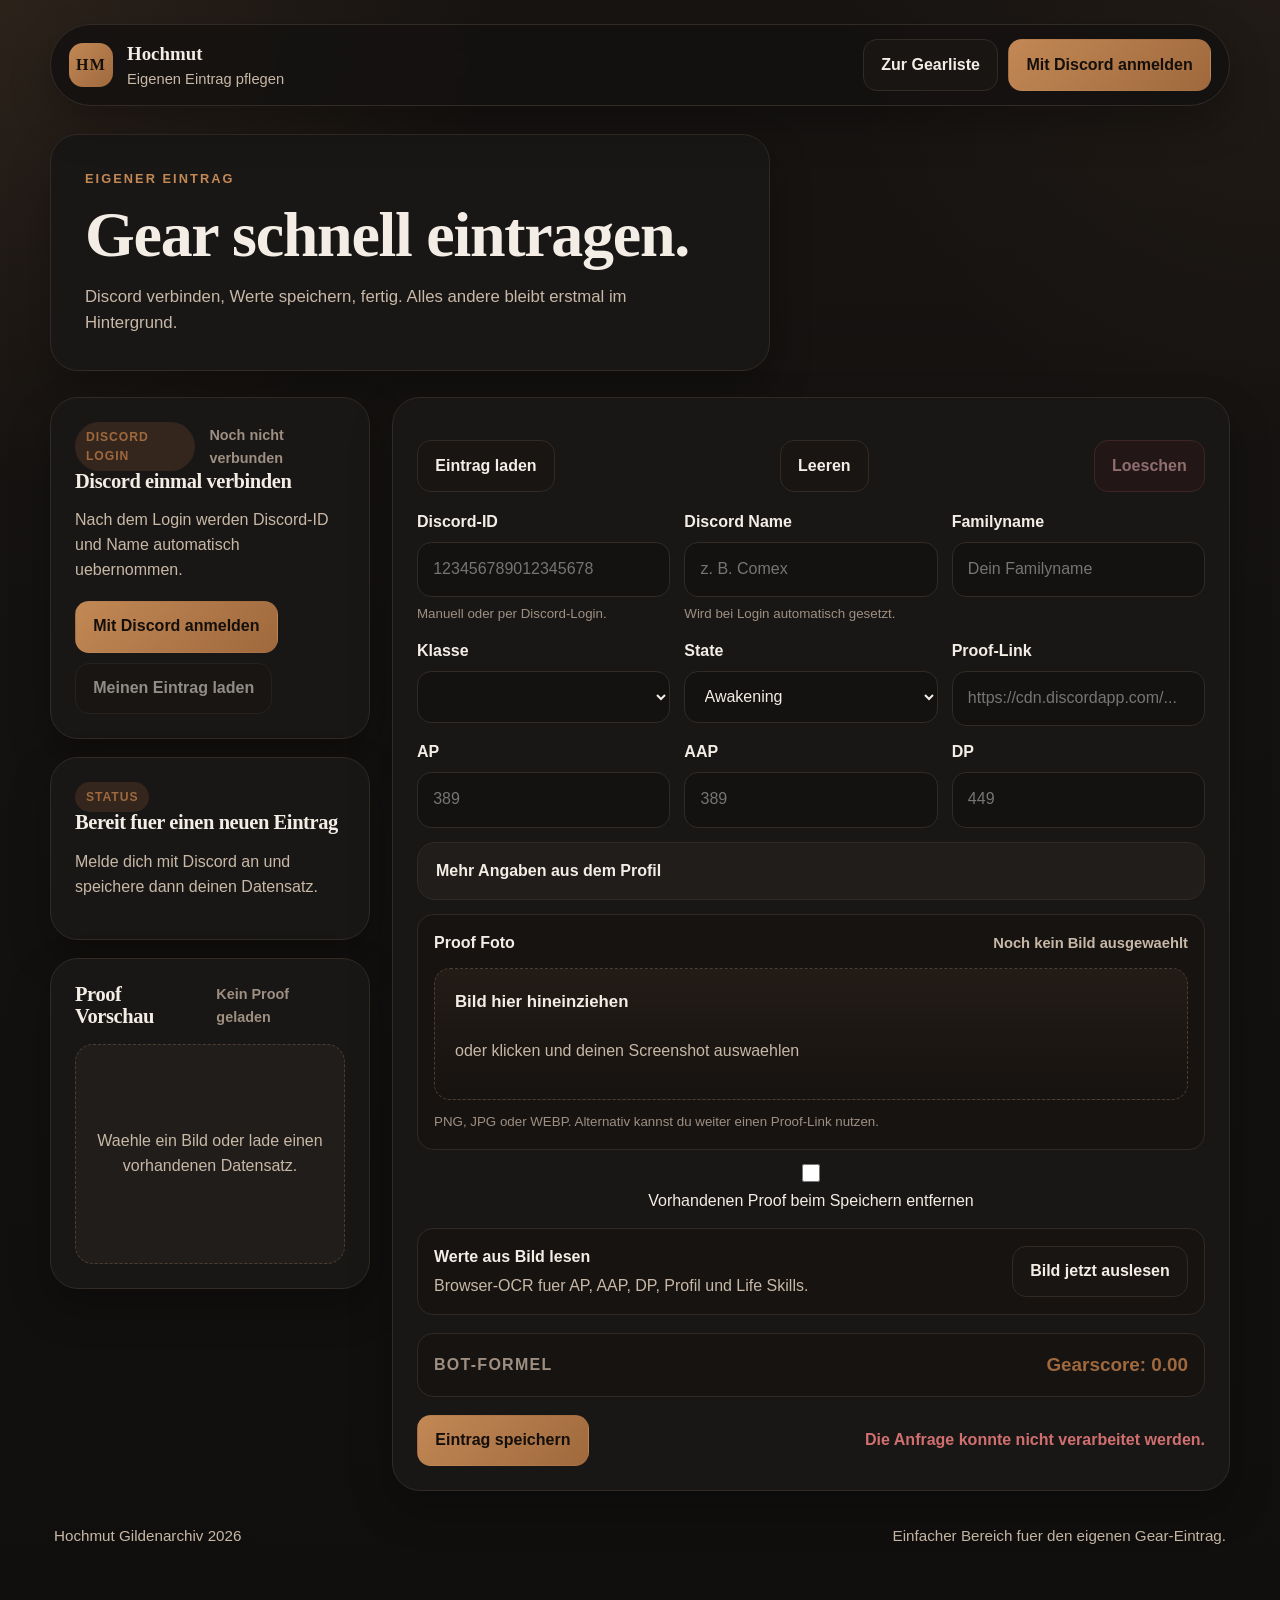
==== commit f4ab21a2: "Add browser OCR for gear scans" ====
--- a/archiv/index.html
+++ b/archiv/index.html
@@ -254,12 +254,12 @@
               <span>Vorhandenen Proof beim Speichern entfernen</span>
             </label>
 
-            <div class="full-width scan-shell hidden" aria-hidden="true">
+            <div class="full-width scan-shell">
               <div class="scan-shell-copy">
-                <strong>Foto-Scan</strong>
-                <span>Bleibt in der lokalen Python-Version.</span>
+                <strong>Werte aus Bild lesen</strong>
+                <span>Browser-OCR fuer AP, AAP, DP, Profil und Life Skills.</span>
               </div>
-              <button class="button button-secondary" id="scan-proof" type="button" disabled>Foto-Scan spaeter</button>
+              <button class="button button-secondary" id="scan-proof" type="button">Bild jetzt auslesen</button>
             </div>
 
             <div class="full-width scan-result-card hidden" id="scan-result-card">
